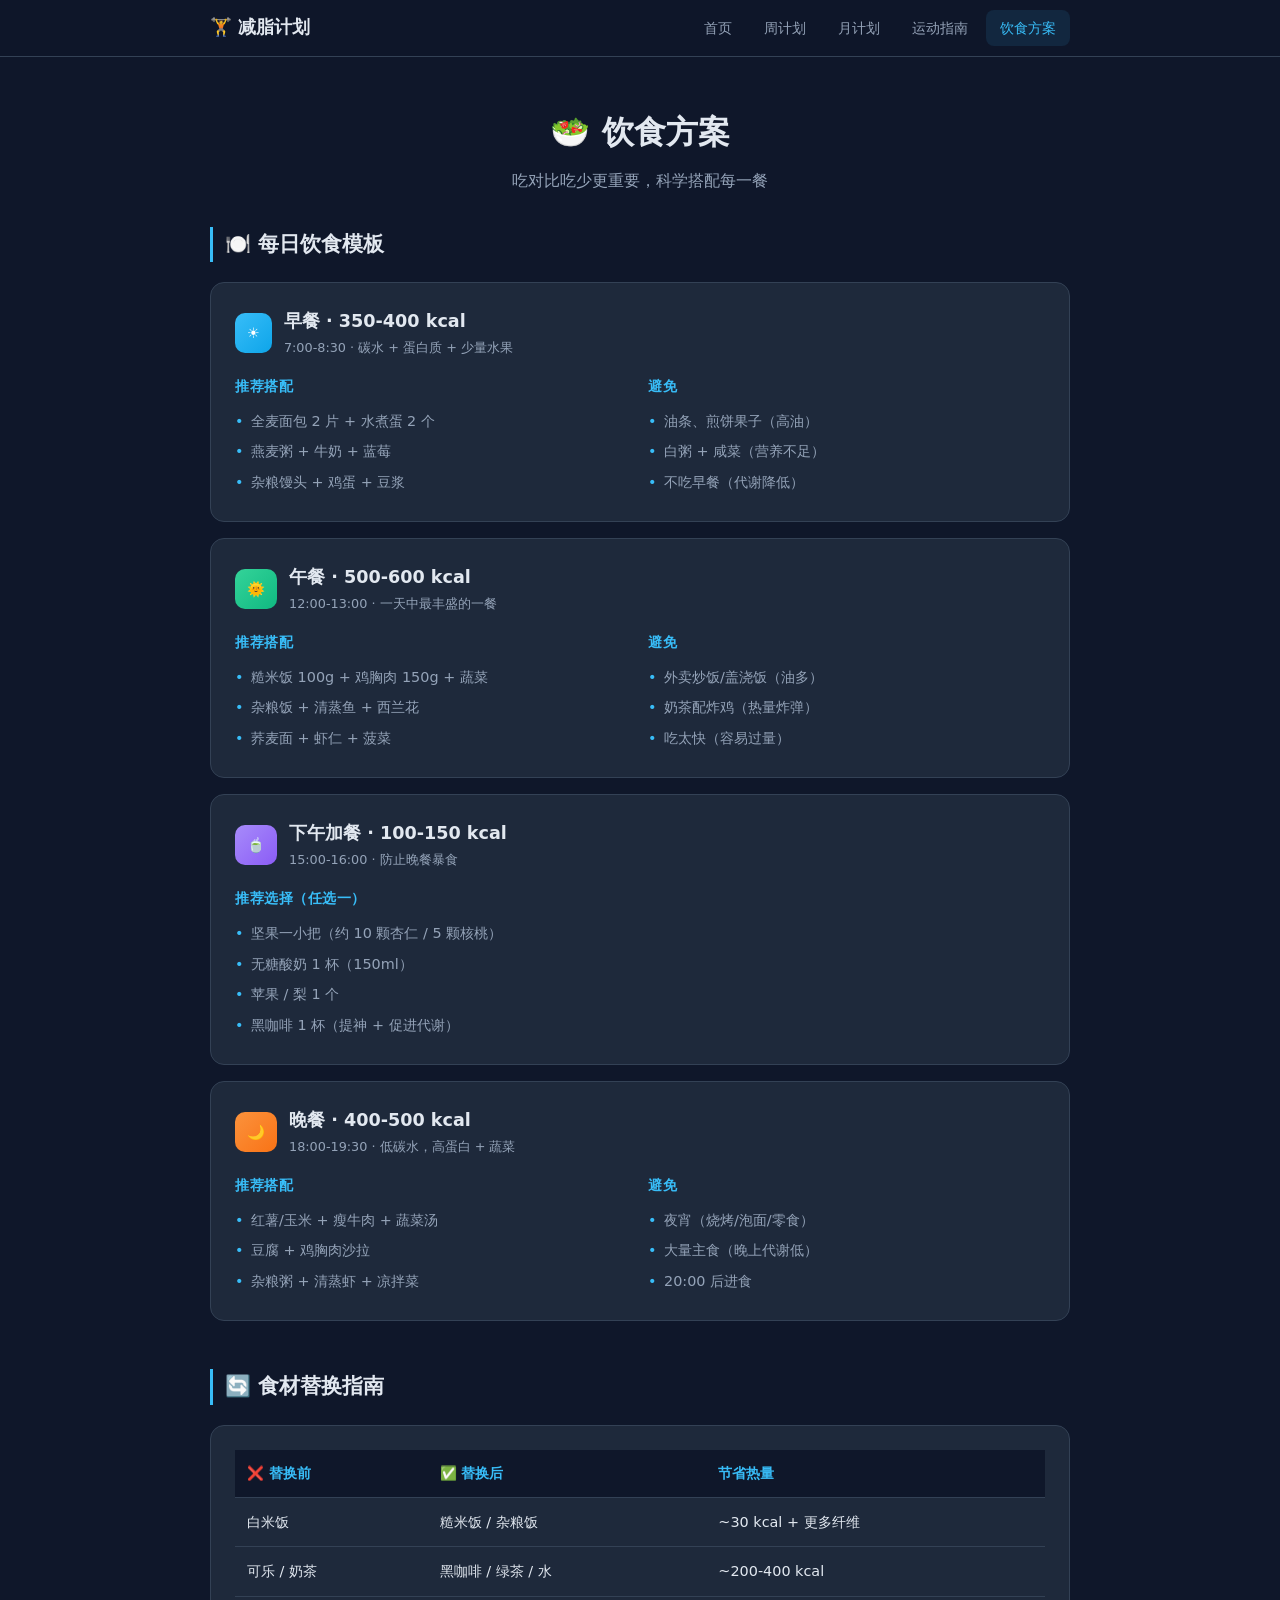
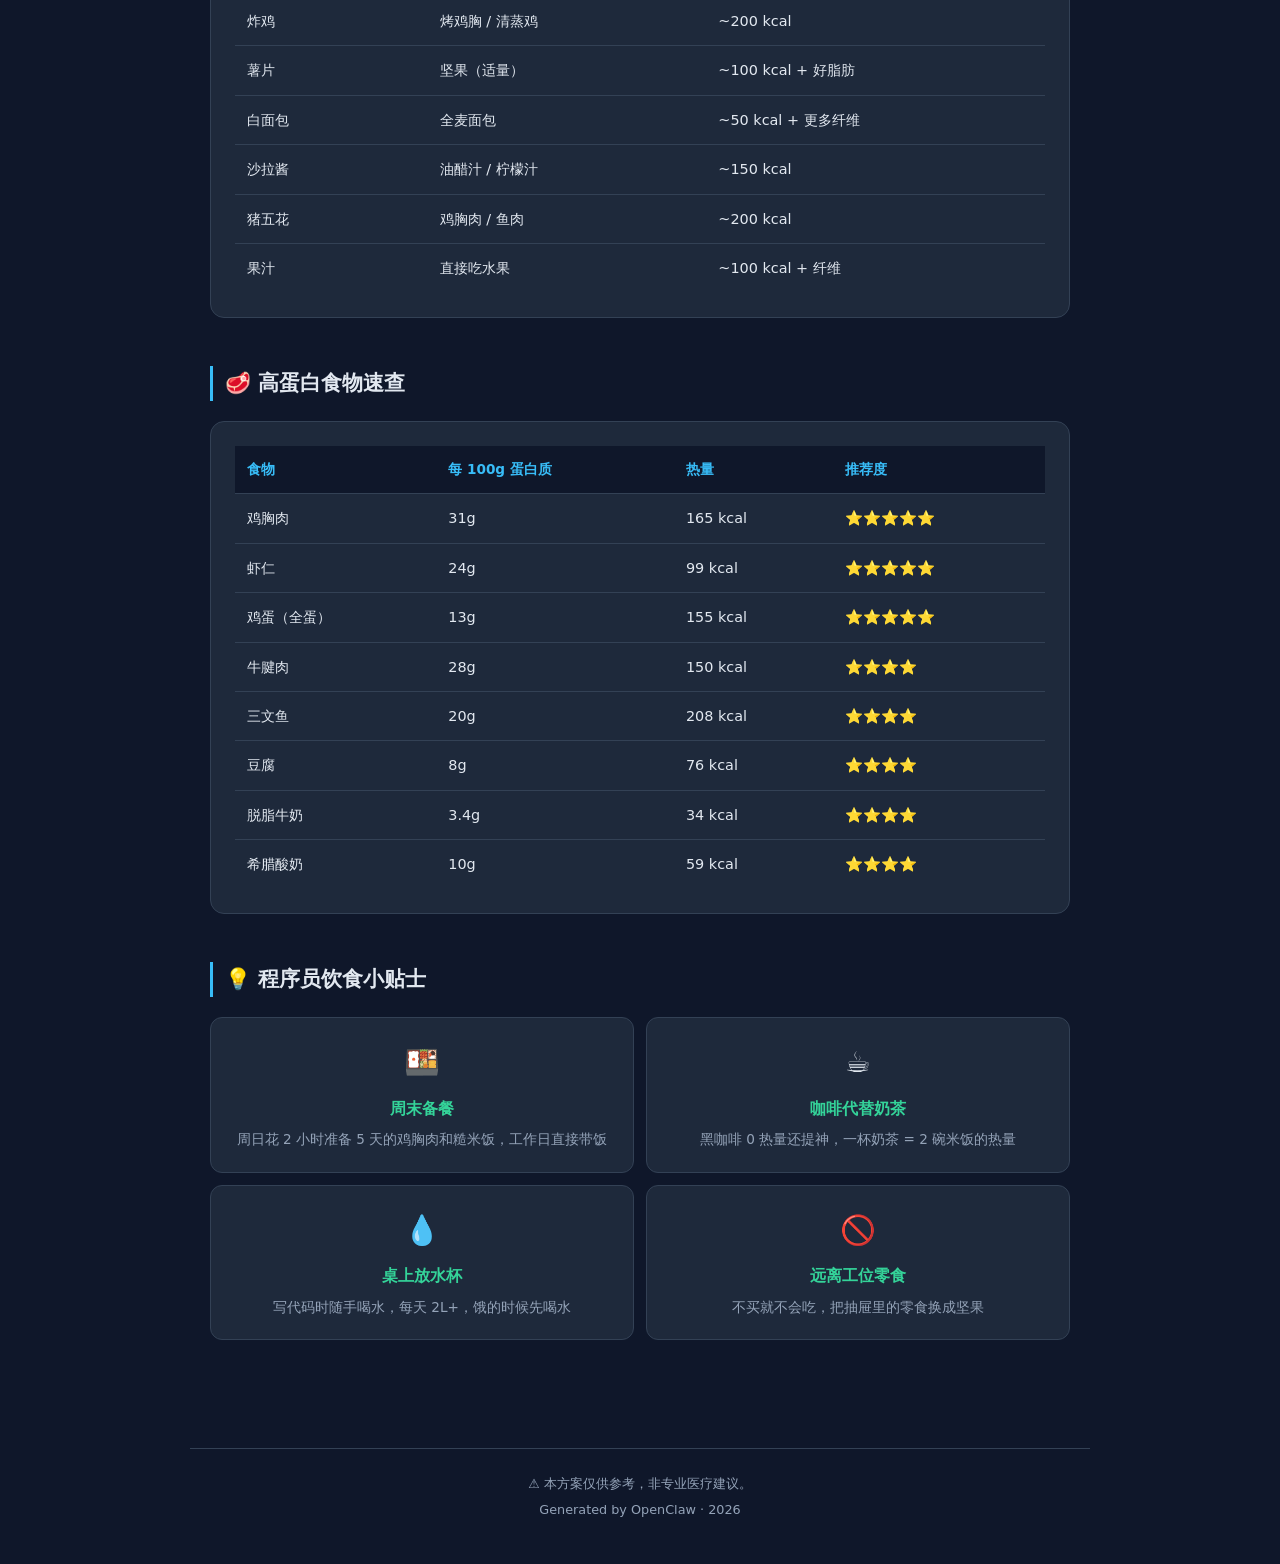
==== diet.html @ e3f8fc22 "feat: 完整减脂计划网站 - 首页/周计划/月计划/运动指南/饮食方案" ====
<!DOCTYPE html>
<html lang="zh-CN">
<head>
<meta charset="UTF-8">
<meta name="viewport" content="width=device-width, initial-scale=1.0">
<title>饮食方案 - 程序员减脂计划</title>
<link rel="stylesheet" href="style.css">
</head>
<body>
<nav class="nav"><div class="nav-inner">
  <a href="index.html" class="logo">🏋️ 减脂计划</a>
  <button class="menu-btn" id="menuBtn" aria-label="菜单">☰</button>
  <div class="nav-links" id="navLinks">
    <a href="index.html">首页</a><a href="weekly.html">周计划</a><a href="monthly.html">月计划</a><a href="exercise.html">运动指南</a><a href="diet.html">饮食方案</a>
  </div>
</div></nav>

<main class="container">
  <div class="page-header">
    <h1>🥗 饮食方案</h1>
    <p>吃对比吃少更重要，科学搭配每一餐</p>
  </div>

  <!-- Daily Template -->
  <div class="section">
    <h2 class="section-title">🍽️ 每日饮食模板</h2>

    <div class="day-card">
      <div class="day-header">
        <div class="day-num mon" style="width:auto;padding:0 12px;">☀️</div>
        <div><div class="day-title">早餐 · 350-400 kcal</div><div class="day-subtitle">7:00-8:30 · 碳水 + 蛋白质 + 少量水果</div></div>
      </div>
      <div class="day-grid">
        <div class="day-section">
          <h4>推荐搭配</h4>
          <ul>
            <li>全麦面包 2 片 + 水煮蛋 2 个</li>
            <li>燕麦粥 + 牛奶 + 蓝莓</li>
            <li>杂粮馒头 + 鸡蛋 + 豆浆</li>
          </ul>
        </div>
        <div class="day-section">
          <h4>避免</h4>
          <ul>
            <li>油条、煎饼果子（高油）</li>
            <li>白粥 + 咸菜（营养不足）</li>
            <li>不吃早餐（代谢降低）</li>
          </ul>
        </div>
      </div>
    </div>

    <div class="day-card">
      <div class="day-header">
        <div class="day-num tue" style="width:auto;padding:0 12px;">🌞</div>
        <div><div class="day-title">午餐 · 500-600 kcal</div><div class="day-subtitle">12:00-13:00 · 一天中最丰盛的一餐</div></div>
      </div>
      <div class="day-grid">
        <div class="day-section">
          <h4>推荐搭配</h4>
          <ul>
            <li>糙米饭 100g + 鸡胸肉 150g + 蔬菜</li>
            <li>杂粮饭 + 清蒸鱼 + 西兰花</li>
            <li>荞麦面 + 虾仁 + 菠菜</li>
          </ul>
        </div>
        <div class="day-section">
          <h4>避免</h4>
          <ul>
            <li>外卖炒饭/盖浇饭（油多）</li>
            <li>奶茶配炸鸡（热量炸弹）</li>
            <li>吃太快（容易过量）</li>
          </ul>
        </div>
      </div>
    </div>

    <div class="day-card">
      <div class="day-header">
        <div class="day-num wed" style="width:auto;padding:0 12px;">🍵</div>
        <div><div class="day-title">下午加餐 · 100-150 kcal</div><div class="day-subtitle">15:00-16:00 · 防止晚餐暴食</div></div>
      </div>
      <div class="day-section" style="padding-left:0;">
        <h4>推荐选择（任选一）</h4>
        <ul>
          <li>坚果一小把（约 10 颗杏仁 / 5 颗核桃）</li>
          <li>无糖酸奶 1 杯（150ml）</li>
          <li>苹果 / 梨 1 个</li>
          <li>黑咖啡 1 杯（提神 + 促进代谢）</li>
        </ul>
      </div>
    </div>

    <div class="day-card">
      <div class="day-header">
        <div class="day-num thu" style="width:auto;padding:0 12px;">🌙</div>
        <div><div class="day-title">晚餐 · 400-500 kcal</div><div class="day-subtitle">18:00-19:30 · 低碳水，高蛋白 + 蔬菜</div></div>
      </div>
      <div class="day-grid">
        <div class="day-section">
          <h4>推荐搭配</h4>
          <ul>
            <li>红薯/玉米 + 瘦牛肉 + 蔬菜汤</li>
            <li>豆腐 + 鸡胸肉沙拉</li>
            <li>杂粮粥 + 清蒸虾 + 凉拌菜</li>
          </ul>
        </div>
        <div class="day-section">
          <h4>避免</h4>
          <ul>
            <li>夜宵（烧烤/泡面/零食）</li>
            <li>大量主食（晚上代谢低）</li>
            <li>20:00 后进食</li>
          </ul>
        </div>
      </div>
    </div>
  </div>

  <!-- Food Swap Guide -->
  <div class="section">
    <h2 class="section-title">🔄 食材替换指南</h2>
    <div class="day-card">
      <table>
        <thead><tr><th>❌ 替换前</th><th>✅ 替换后</th><th>节省热量</th></tr></thead>
        <tbody>
          <tr><td>白米饭</td><td>糙米饭 / 杂粮饭</td><td>~30 kcal + 更多纤维</td></tr>
          <tr><td>可乐 / 奶茶</td><td>黑咖啡 / 绿茶 / 水</td><td>~200-400 kcal</td></tr>
          <tr><td>炸鸡</td><td>烤鸡胸 / 清蒸鸡</td><td>~200 kcal</td></tr>
          <tr><td>薯片</td><td>坚果（适量）</td><td>~100 kcal + 好脂肪</td></tr>
          <tr><td>白面包</td><td>全麦面包</td><td>~50 kcal + 更多纤维</td></tr>
          <tr><td>沙拉酱</td><td>油醋汁 / 柠檬汁</td><td>~150 kcal</td></tr>
          <tr><td>猪五花</td><td>鸡胸肉 / 鱼肉</td><td>~200 kcal</td></tr>
          <tr><td>果汁</td><td>直接吃水果</td><td>~100 kcal + 纤维</td></tr>
        </tbody>
      </table>
    </div>
  </div>

  <!-- Protein Guide -->
  <div class="section">
    <h2 class="section-title">🥩 高蛋白食物速查</h2>
    <div class="day-card">
      <table>
        <thead><tr><th>食物</th><th>每 100g 蛋白质</th><th>热量</th><th>推荐度</th></tr></thead>
        <tbody>
          <tr><td>鸡胸肉</td><td>31g</td><td>165 kcal</td><td>⭐⭐⭐⭐⭐</td></tr>
          <tr><td>虾仁</td><td>24g</td><td>99 kcal</td><td>⭐⭐⭐⭐⭐</td></tr>
          <tr><td>鸡蛋（全蛋）</td><td>13g</td><td>155 kcal</td><td>⭐⭐⭐⭐⭐</td></tr>
          <tr><td>牛腱肉</td><td>28g</td><td>150 kcal</td><td>⭐⭐⭐⭐</td></tr>
          <tr><td>三文鱼</td><td>20g</td><td>208 kcal</td><td>⭐⭐⭐⭐</td></tr>
          <tr><td>豆腐</td><td>8g</td><td>76 kcal</td><td>⭐⭐⭐⭐</td></tr>
          <tr><td>脱脂牛奶</td><td>3.4g</td><td>34 kcal</td><td>⭐⭐⭐⭐</td></tr>
          <tr><td>希腊酸奶</td><td>10g</td><td>59 kcal</td><td>⭐⭐⭐⭐</td></tr>
        </tbody>
      </table>
    </div>
  </div>

  <!-- Tips -->
  <div class="section">
    <h2 class="section-title">💡 程序员饮食小贴士</h2>
    <div class="principles" style="grid-template-columns: repeat(2, 1fr);">
      <div class="principle">
        <div class="principle-icon">🍱</div>
        <strong>周末备餐</strong>
        <p>周日花 2 小时准备 5 天的鸡胸肉和糙米饭，工作日直接带饭</p>
      </div>
      <div class="principle">
        <div class="principle-icon">☕</div>
        <strong>咖啡代替奶茶</strong>
        <p>黑咖啡 0 热量还提神，一杯奶茶 = 2 碗米饭的热量</p>
      </div>
      <div class="principle">
        <div class="principle-icon">💧</div>
        <strong>桌上放水杯</strong>
        <p>写代码时随手喝水，每天 2L+，饿的时候先喝水</p>
      </div>
      <div class="principle">
        <div class="principle-icon">🚫</div>
        <strong>远离工位零食</strong>
        <p>不买就不会吃，把抽屉里的零食换成坚果</p>
      </div>
    </div>
  </div>
</main>

<footer class="footer">
  <p>⚠️ 本方案仅供参考，非专业医疗建议。</p>
  <p>Generated by OpenClaw · 2026</p>
</footer>
<script src="nav.js"></script>
</body>
</html>
---- style.css ----
:root {
  --bg: #0f172a;
  --bg2: #1e293b;
  --card: #1e293b;
  --accent: #38bdf8;
  --accent2: #34d399;
  --purple: #a78bfa;
  --orange: #fb923c;
  --red: #f87171;
  --text: #e2e8f0;
  --muted: #94a3b8;
  --border: #334155;
}
* { margin: 0; padding: 0; box-sizing: border-box; }
body { font-family: -apple-system, BlinkMacSystemFont, 'Segoe UI', system-ui, sans-serif; background: var(--bg); color: var(--text); line-height: 1.7; }
a { color: var(--accent); text-decoration: none; }

/* Nav */
.nav { position: sticky; top: 0; z-index: 100; background: rgba(15,23,42,0.95); backdrop-filter: blur(12px); border-bottom: 1px solid var(--border); }
.nav-inner { max-width: 900px; margin: 0 auto; padding: 0 20px; display: flex; align-items: center; justify-content: space-between; height: 56px; }
.logo { font-weight: 700; font-size: 1.1rem; color: var(--text); }
.nav-links { display: flex; gap: 4px; }
.nav-links a { padding: 6px 14px; border-radius: 8px; color: var(--muted); font-size: 0.9rem; transition: all 0.2s; }
.nav-links a:hover, .nav-links a.active { color: var(--text); background: rgba(56,189,248,0.1); }
.nav-links a.active { color: var(--accent); }
.menu-btn { display: none; background: none; border: none; color: var(--text); font-size: 1.4rem; cursor: pointer; }

/* Container */
.container { max-width: 900px; margin: 0 auto; padding: 0 20px 60px; }

/* Hero */
.hero { text-align: center; padding: 60px 0 40px; }
.hero-badge { display: inline-block; background: rgba(56,189,248,0.1); color: var(--accent); padding: 6px 16px; border-radius: 20px; font-size: 0.85rem; margin-bottom: 20px; }
.hero h1 { font-size: 2.4rem; margin-bottom: 12px; background: linear-gradient(135deg, var(--accent), var(--accent2)); -webkit-background-clip: text; -webkit-text-fill-color: transparent; }
.hero-desc { color: var(--muted); font-size: 1.05rem; margin-bottom: 36px; }
.hero-stats { display: flex; justify-content: center; gap: 32px; flex-wrap: wrap; }
.stat { text-align: center; }
.stat-num { display: block; font-size: 2rem; font-weight: 700; color: var(--accent); }
.stat-label { font-size: 0.8rem; color: var(--muted); }

/* Cards */
.cards { display: grid; grid-template-columns: repeat(2, 1fr); gap: 16px; margin-bottom: 48px; }
.card-link { text-decoration: none; color: inherit; }
.card { background: var(--card); border: 1px solid var(--border); border-radius: 14px; padding: 24px; transition: all 0.25s; position: relative; overflow: hidden; }
.card:hover { transform: translateY(-3px); border-color: var(--accent); }
.card-blue:hover { border-color: var(--accent); box-shadow: 0 8px 30px rgba(56,189,248,0.15); }
.card-green:hover { border-color: var(--accent2); box-shadow: 0 8px 30px rgba(52,211,153,0.15); }
.card-purple:hover { border-color: var(--purple); box-shadow: 0 8px 30px rgba(167,139,250,0.15); }
.card-orange:hover { border-color: var(--orange); box-shadow: 0 8px 30px rgba(251,146,60,0.15); }
.card-icon { font-size: 2rem; margin-bottom: 12px; }
.card h3 { font-size: 1.15rem; margin-bottom: 8px; }
.card p { color: var(--muted); font-size: 0.9rem; }
.card-arrow { position: absolute; right: 20px; bottom: 20px; font-size: 1.2rem; color: var(--muted); transition: 0.2s; }
.card:hover .card-arrow { color: var(--accent); transform: translateX(4px); }

/* Section */
.section { margin-bottom: 48px; }
.section-title { font-size: 1.3rem; margin-bottom: 20px; padding-left: 12px; border-left: 3px solid var(--accent); }

/* Principles */
.principles { display: grid; grid-template-columns: repeat(3, 1fr); gap: 12px; }
.principle { background: var(--card); border: 1px solid var(--border); border-radius: 12px; padding: 20px; text-align: center; }
.principle-icon { font-size: 1.8rem; margin-bottom: 8px; }
.principle strong { display: block; margin-bottom: 6px; color: var(--accent2); }
.principle p { color: var(--muted); font-size: 0.85rem; }

/* Timeline */
.timeline { position: relative; padding-left: 24px; }
.timeline::before { content: ''; position: absolute; left: 6px; top: 0; bottom: 0; width: 2px; background: var(--border); }
.tl-item { position: relative; margin-bottom: 20px; padding-left: 24px; }
.tl-item::before { content: ''; position: absolute; left: -22px; top: 8px; width: 12px; height: 12px; border-radius: 50%; background: var(--accent); border: 2px solid var(--bg); }
.tl-week { font-weight: 700; font-size: 0.95rem; margin-bottom: 6px; }
.tl-content { background: var(--card); border: 1px solid var(--border); border-radius: 10px; padding: 16px; }
.tl-tag { display: inline-block; padding: 2px 10px; border-radius: 12px; font-size: 0.75rem; font-weight: 600; margin-bottom: 8px; }
.tag-easy { background: rgba(52,211,153,0.15); color: var(--accent2); }
.tag-mid { background: rgba(56,189,248,0.15); color: var(--accent); }
.tag-hard { background: rgba(251,146,60,0.15); color: var(--orange); }
.tag-peak { background: rgba(248,113,113,0.15); color: var(--red); }
.tl-content p { color: var(--muted); font-size: 0.9rem; }

/* Page Header */
.page-header { padding: 48px 0 32px; text-align: center; }
.page-header h1 { font-size: 2rem; margin-bottom: 8px; }
.page-header p { color: var(--muted); }

/* Day Card */
.day-card { background: var(--card); border: 1px solid var(--border); border-radius: 14px; padding: 24px; margin-bottom: 16px; }
.day-header { display: flex; align-items: center; gap: 12px; margin-bottom: 16px; }
.day-num { width: 40px; height: 40px; border-radius: 10px; display: flex; align-items: center; justify-content: center; font-weight: 700; font-size: 0.9rem; color: #fff; }
.day-num.mon { background: linear-gradient(135deg, #38bdf8, #0ea5e9); }
.day-num.tue { background: linear-gradient(135deg, #34d399, #10b981); }
.day-num.wed { background: linear-gradient(135deg, #a78bfa, #8b5cf6); }
.day-num.thu { background: linear-gradient(135deg, #fb923c, #f97316); }
.day-num.fri { background: linear-gradient(135deg, #f87171, #ef4444); }
.day-num.sat { background: linear-gradient(135deg, #fbbf24, #f59e0b); }
.day-num.sun { background: linear-gradient(135deg, #94a3b8, #64748b); }
.day-title { font-size: 1.1rem; font-weight: 600; }
.day-subtitle { font-size: 0.8rem; color: var(--muted); }
.day-grid { display: grid; grid-template-columns: 1fr 1fr; gap: 16px; }
.day-section h4 { font-size: 0.85rem; color: var(--accent); margin-bottom: 8px; text-transform: uppercase; letter-spacing: 0.5px; }
.day-section ul { list-style: none; }
.day-section li { padding: 3px 0; padding-left: 16px; position: relative; font-size: 0.9rem; color: var(--muted); }
.day-section li::before { content: '•'; position: absolute; left: 0; color: var(--accent); }

/* Table */
table { width: 100%; border-collapse: collapse; }
th { text-align: left; padding: 12px; background: var(--bg); color: var(--accent); font-weight: 600; font-size: 0.85rem; }
td { padding: 12px; border-top: 1px solid var(--border); font-size: 0.9rem; }
tr:hover td { background: rgba(56,189,248,0.03); }

/* Tags */
.tag { display: inline-block; padding: 2px 10px; border-radius: 20px; font-size: 0.8rem; margin: 2px; }
.tag-blue { background: rgba(56,189,248,0.15); color: var(--accent); }
.tag-green { background: rgba(52,211,153,0.15); color: var(--accent2); }

/* Week tabs */
.week-tabs { display: flex; gap: 8px; margin-bottom: 24px; flex-wrap: wrap; justify-content: center; }
.week-tab { padding: 8px 20px; border-radius: 10px; background: var(--card); border: 1px solid var(--border); cursor: pointer; font-size: 0.9rem; color: var(--muted); transition: 0.2s; }
.week-tab:hover, .week-tab.active { color: var(--accent); border-color: var(--accent); background: rgba(56,189,248,0.1); }
.week-content { display: none; }
.week-content.active { display: block; }

/* Exercise card */
.ex-card { background: var(--card); border: 1px solid var(--border); border-radius: 14px; padding: 24px; margin-bottom: 16px; }
.ex-header { display: flex; align-items: center; gap: 12px; margin-bottom: 12px; }
.ex-icon { font-size: 2rem; }
.ex-name { font-size: 1.1rem; font-weight: 600; }
.ex-meta { font-size: 0.8rem; color: var(--muted); }
.ex-detail { color: var(--muted); font-size: 0.9rem; }
.ex-sets { display: flex; gap: 8px; margin-top: 10px; flex-wrap: wrap; }

/* Footer */
.footer { text-align: center; color: var(--muted); font-size: 0.8rem; padding: 24px 20px 40px; border-top: 1px solid var(--border); max-width: 900px; margin: 0 auto; }
.footer p { margin-bottom: 4px; }

/* Mobile */
@media (max-width: 640px) {
  .cards { grid-template-columns: 1fr; }
  .principles { grid-template-columns: 1fr 1fr; }
  .day-grid { grid-template-columns: 1fr; }
  .hero h1 { font-size: 1.8rem; }
  .hero-stats { gap: 20px; }
  .menu-btn { display: block; }
  .nav-links { display: none; position: absolute; top: 56px; left: 0; right: 0; background: rgba(15,23,42,0.98); flex-direction: column; padding: 12px 20px; border-bottom: 1px solid var(--border); }
  .nav-links.open { display: flex; }
  .nav-links a { padding: 10px 14px; }
}
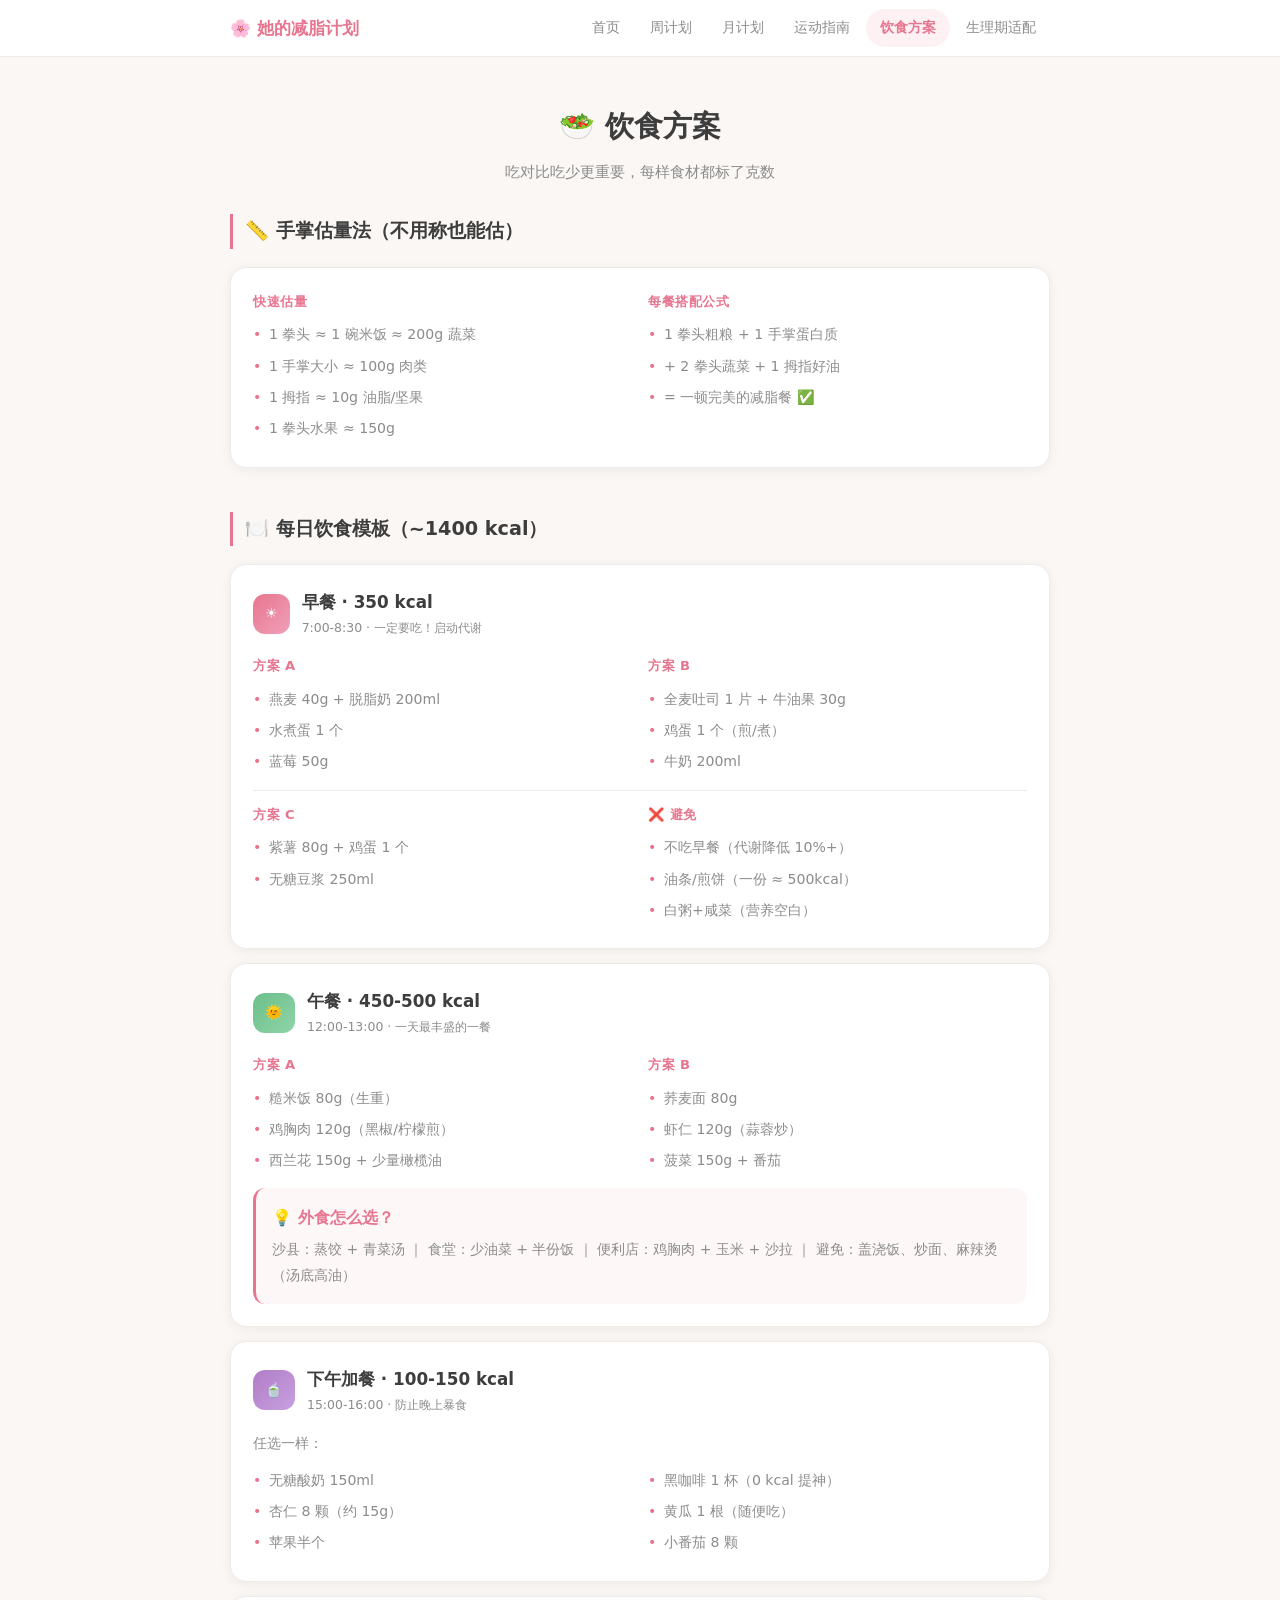
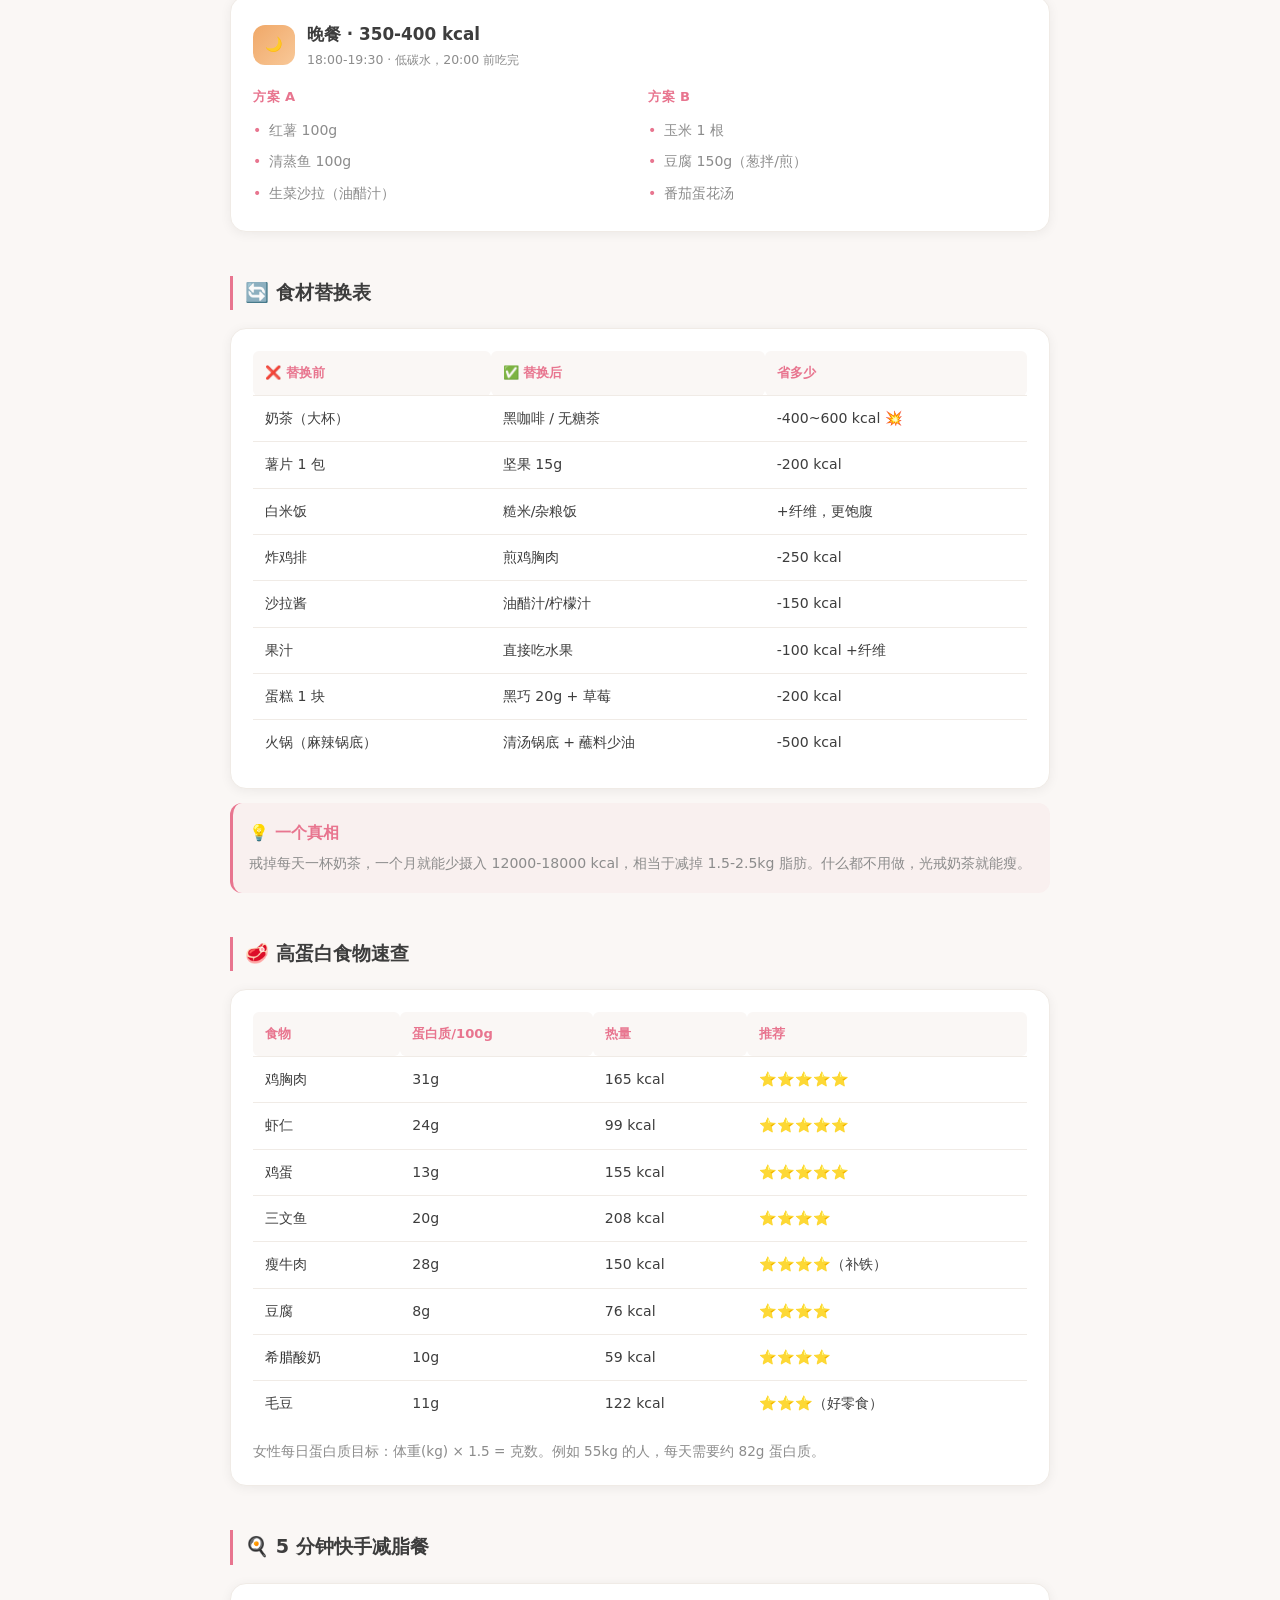
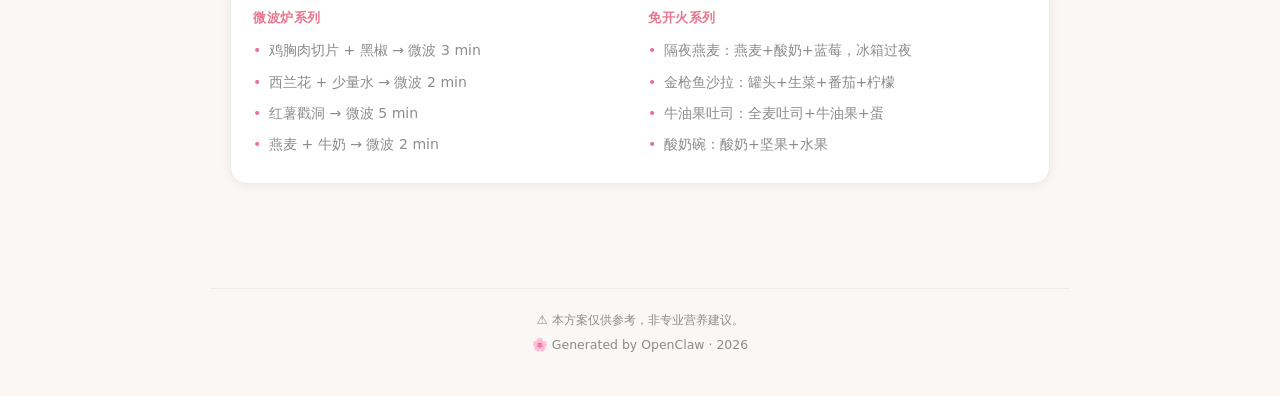
==== commit 0da310c6: "feat: 全面重构 - 女性专属减脂方案，生理期适配，购物清单，精确克数" ====
--- a/diet.html
+++ b/diet.html
@@ -3,49 +3,92 @@
 <head>
 <meta charset="UTF-8">
 <meta name="viewport" content="width=device-width, initial-scale=1.0">
-<title>饮食方案 - 程序员减脂计划</title>
+<title>饮食方案 - 她的减脂计划</title>
 <link rel="stylesheet" href="style.css">
 </head>
 <body>
 <nav class="nav"><div class="nav-inner">
-  <a href="index.html" class="logo">🏋️ 减脂计划</a>
+  <a href="index.html" class="logo">🌸 她的减脂计划</a>
   <button class="menu-btn" id="menuBtn" aria-label="菜单">☰</button>
   <div class="nav-links" id="navLinks">
-    <a href="index.html">首页</a><a href="weekly.html">周计划</a><a href="monthly.html">月计划</a><a href="exercise.html">运动指南</a><a href="diet.html">饮食方案</a>
+    <a href="index.html">首页</a><a href="weekly.html">周计划</a><a href="monthly.html">月计划</a><a href="exercise.html">运动指南</a><a href="diet.html">饮食方案</a><a href="cycle.html">生理期适配</a>
   </div>
 </div></nav>
 
 <main class="container">
   <div class="page-header">
     <h1>🥗 饮食方案</h1>
-    <p>吃对比吃少更重要，科学搭配每一餐</p>
-  </div>
-
-  <!-- Daily Template -->
-  <div class="section">
-    <h2 class="section-title">🍽️ 每日饮食模板</h2>
+    <p>吃对比吃少更重要，每样食材都标了克数</p>
+  </div>
+
+  <div class="section">
+    <h2 class="section-title">📏 手掌估量法（不用称也能估）</h2>
+    <div class="day-card">
+      <div class="day-grid">
+        <div class="day-section">
+          <h4>快速估量</h4>
+          <ul>
+            <li>1 拳头 ≈ 1 碗米饭 ≈ 200g 蔬菜</li>
+            <li>1 手掌大小 ≈ 100g 肉类</li>
+            <li>1 拇指 ≈ 10g 油脂/坚果</li>
+            <li>1 拳头水果 ≈ 150g</li>
+          </ul>
+        </div>
+        <div class="day-section">
+          <h4>每餐搭配公式</h4>
+          <ul>
+            <li>1 拳头粗粮 + 1 手掌蛋白质</li>
+            <li>+ 2 拳头蔬菜 + 1 拇指好油</li>
+            <li>= 一顿完美的减脂餐 ✅</li>
+          </ul>
+        </div>
+      </div>
+    </div>
+  </div>
+
+  <div class="section">
+    <h2 class="section-title">🍽️ 每日饮食模板（~1400 kcal）</h2>
 
     <div class="day-card">
       <div class="day-header">
         <div class="day-num mon" style="width:auto;padding:0 12px;">☀️</div>
-        <div><div class="day-title">早餐 · 350-400 kcal</div><div class="day-subtitle">7:00-8:30 · 碳水 + 蛋白质 + 少量水果</div></div>
-      </div>
-      <div class="day-grid">
-        <div class="day-section">
-          <h4>推荐搭配</h4>
-          <ul>
-            <li>全麦面包 2 片 + 水煮蛋 2 个</li>
-            <li>燕麦粥 + 牛奶 + 蓝莓</li>
-            <li>杂粮馒头 + 鸡蛋 + 豆浆</li>
-          </ul>
-        </div>
-        <div class="day-section">
-          <h4>避免</h4>
-          <ul>
-            <li>油条、煎饼果子（高油）</li>
-            <li>白粥 + 咸菜（营养不足）</li>
-            <li>不吃早餐（代谢降低）</li>
-          </ul>
+        <div><div class="day-title">早餐 · 350 kcal</div><div class="day-subtitle">7:00-8:30 · 一定要吃！启动代谢</div></div>
+      </div>
+      <div class="day-grid">
+        <div class="day-section">
+          <h4>方案 A</h4>
+          <ul>
+            <li>燕麦 40g + 脱脂奶 200ml</li>
+            <li>水煮蛋 1 个</li>
+            <li>蓝莓 50g</li>
+          </ul>
+        </div>
+        <div class="day-section">
+          <h4>方案 B</h4>
+          <ul>
+            <li>全麦吐司 1 片 + 牛油果 30g</li>
+            <li>鸡蛋 1 个（煎/煮）</li>
+            <li>牛奶 200ml</li>
+          </ul>
+        </div>
+      </div>
+      <div style="margin-top:12px;padding-top:12px;border-top:1px solid var(--border);">
+        <div class="day-grid">
+          <div class="day-section">
+            <h4>方案 C</h4>
+            <ul>
+              <li>紫薯 80g + 鸡蛋 1 个</li>
+              <li>无糖豆浆 250ml</li>
+            </ul>
+          </div>
+          <div class="day-section">
+            <h4>❌ 避免</h4>
+            <ul>
+              <li>不吃早餐（代谢降低 10%+）</li>
+              <li>油条/煎饼（一份 ≈ 500kcal）</li>
+              <li>白粥+咸菜（营养空白）</li>
+            </ul>
+          </div>
         </div>
       </div>
     </div>
@@ -53,141 +96,155 @@
     <div class="day-card">
       <div class="day-header">
         <div class="day-num tue" style="width:auto;padding:0 12px;">🌞</div>
-        <div><div class="day-title">午餐 · 500-600 kcal</div><div class="day-subtitle">12:00-13:00 · 一天中最丰盛的一餐</div></div>
-      </div>
-      <div class="day-grid">
-        <div class="day-section">
-          <h4>推荐搭配</h4>
-          <ul>
-            <li>糙米饭 100g + 鸡胸肉 150g + 蔬菜</li>
-            <li>杂粮饭 + 清蒸鱼 + 西兰花</li>
-            <li>荞麦面 + 虾仁 + 菠菜</li>
-          </ul>
-        </div>
-        <div class="day-section">
-          <h4>避免</h4>
-          <ul>
-            <li>外卖炒饭/盖浇饭（油多）</li>
-            <li>奶茶配炸鸡（热量炸弹）</li>
-            <li>吃太快（容易过量）</li>
-          </ul>
-        </div>
+        <div><div class="day-title">午餐 · 450-500 kcal</div><div class="day-subtitle">12:00-13:00 · 一天最丰盛的一餐</div></div>
+      </div>
+      <div class="day-grid">
+        <div class="day-section">
+          <h4>方案 A</h4>
+          <ul>
+            <li>糙米饭 80g（生重）</li>
+            <li>鸡胸肉 120g（黑椒/柠檬煎）</li>
+            <li>西兰花 150g + 少量橄榄油</li>
+          </ul>
+        </div>
+        <div class="day-section">
+          <h4>方案 B</h4>
+          <ul>
+            <li>荞麦面 80g</li>
+            <li>虾仁 120g（蒜蓉炒）</li>
+            <li>菠菜 150g + 番茄</li>
+          </ul>
+        </div>
+      </div>
+      <div class="info-box" style="margin-top:12px;">
+        <strong>💡 外食怎么选？</strong>
+        <p>沙县：蒸饺 + 青菜汤 ｜ 食堂：少油菜 + 半份饭 ｜ 便利店：鸡胸肉 + 玉米 + 沙拉 ｜ 避免：盖浇饭、炒面、麻辣烫（汤底高油）</p>
       </div>
     </div>
 
     <div class="day-card">
       <div class="day-header">
         <div class="day-num wed" style="width:auto;padding:0 12px;">🍵</div>
-        <div><div class="day-title">下午加餐 · 100-150 kcal</div><div class="day-subtitle">15:00-16:00 · 防止晚餐暴食</div></div>
-      </div>
-      <div class="day-section" style="padding-left:0;">
-        <h4>推荐选择（任选一）</h4>
-        <ul>
-          <li>坚果一小把（约 10 颗杏仁 / 5 颗核桃）</li>
-          <li>无糖酸奶 1 杯（150ml）</li>
-          <li>苹果 / 梨 1 个</li>
-          <li>黑咖啡 1 杯（提神 + 促进代谢）</li>
-        </ul>
+        <div><div class="day-title">下午加餐 · 100-150 kcal</div><div class="day-subtitle">15:00-16:00 · 防止晚上暴食</div></div>
+      </div>
+      <p style="color:var(--muted);font-size:0.9rem;margin-bottom:8px;">任选一样：</p>
+      <div class="day-grid">
+        <div class="day-section">
+          <ul>
+            <li>无糖酸奶 150ml</li>
+            <li>杏仁 8 颗（约 15g）</li>
+            <li>苹果半个</li>
+          </ul>
+        </div>
+        <div class="day-section">
+          <ul>
+            <li>黑咖啡 1 杯（0 kcal 提神）</li>
+            <li>黄瓜 1 根（随便吃）</li>
+            <li>小番茄 8 颗</li>
+          </ul>
+        </div>
       </div>
     </div>
 
     <div class="day-card">
       <div class="day-header">
         <div class="day-num thu" style="width:auto;padding:0 12px;">🌙</div>
-        <div><div class="day-title">晚餐 · 400-500 kcal</div><div class="day-subtitle">18:00-19:30 · 低碳水，高蛋白 + 蔬菜</div></div>
-      </div>
-      <div class="day-grid">
-        <div class="day-section">
-          <h4>推荐搭配</h4>
-          <ul>
-            <li>红薯/玉米 + 瘦牛肉 + 蔬菜汤</li>
-            <li>豆腐 + 鸡胸肉沙拉</li>
-            <li>杂粮粥 + 清蒸虾 + 凉拌菜</li>
-          </ul>
-        </div>
-        <div class="day-section">
-          <h4>避免</h4>
-          <ul>
-            <li>夜宵（烧烤/泡面/零食）</li>
-            <li>大量主食（晚上代谢低）</li>
-            <li>20:00 后进食</li>
-          </ul>
-        </div>
-      </div>
-    </div>
-  </div>
-
-  <!-- Food Swap Guide -->
-  <div class="section">
-    <h2 class="section-title">🔄 食材替换指南</h2>
+        <div><div class="day-title">晚餐 · 350-400 kcal</div><div class="day-subtitle">18:00-19:30 · 低碳水，20:00 前吃完</div></div>
+      </div>
+      <div class="day-grid">
+        <div class="day-section">
+          <h4>方案 A</h4>
+          <ul>
+            <li>红薯 100g</li>
+            <li>清蒸鱼 100g</li>
+            <li>生菜沙拉（油醋汁）</li>
+          </ul>
+        </div>
+        <div class="day-section">
+          <h4>方案 B</h4>
+          <ul>
+            <li>玉米 1 根</li>
+            <li>豆腐 150g（葱拌/煎）</li>
+            <li>番茄蛋花汤</li>
+          </ul>
+        </div>
+      </div>
+    </div>
+  </div>
+
+  <div class="section">
+    <h2 class="section-title">🔄 食材替换表</h2>
     <div class="day-card">
       <table>
-        <thead><tr><th>❌ 替换前</th><th>✅ 替换后</th><th>节省热量</th></tr></thead>
+        <thead><tr><th>❌ 替换前</th><th>✅ 替换后</th><th>省多少</th></tr></thead>
         <tbody>
-          <tr><td>白米饭</td><td>糙米饭 / 杂粮饭</td><td>~30 kcal + 更多纤维</td></tr>
-          <tr><td>可乐 / 奶茶</td><td>黑咖啡 / 绿茶 / 水</td><td>~200-400 kcal</td></tr>
-          <tr><td>炸鸡</td><td>烤鸡胸 / 清蒸鸡</td><td>~200 kcal</td></tr>
-          <tr><td>薯片</td><td>坚果（适量）</td><td>~100 kcal + 好脂肪</td></tr>
-          <tr><td>白面包</td><td>全麦面包</td><td>~50 kcal + 更多纤维</td></tr>
-          <tr><td>沙拉酱</td><td>油醋汁 / 柠檬汁</td><td>~150 kcal</td></tr>
-          <tr><td>猪五花</td><td>鸡胸肉 / 鱼肉</td><td>~200 kcal</td></tr>
-          <tr><td>果汁</td><td>直接吃水果</td><td>~100 kcal + 纤维</td></tr>
+          <tr><td>奶茶（大杯）</td><td>黑咖啡 / 无糖茶</td><td>-400~600 kcal 💥</td></tr>
+          <tr><td>薯片 1 包</td><td>坚果 15g</td><td>-200 kcal</td></tr>
+          <tr><td>白米饭</td><td>糙米/杂粮饭</td><td>+纤维，更饱腹</td></tr>
+          <tr><td>炸鸡排</td><td>煎鸡胸肉</td><td>-250 kcal</td></tr>
+          <tr><td>沙拉酱</td><td>油醋汁/柠檬汁</td><td>-150 kcal</td></tr>
+          <tr><td>果汁</td><td>直接吃水果</td><td>-100 kcal +纤维</td></tr>
+          <tr><td>蛋糕 1 块</td><td>黑巧 20g + 草莓</td><td>-200 kcal</td></tr>
+          <tr><td>火锅（麻辣锅底）</td><td>清汤锅底 + 蘸料少油</td><td>-500 kcal</td></tr>
         </tbody>
       </table>
     </div>
-  </div>
-
-  <!-- Protein Guide -->
+    <div class="info-box">
+      <strong>💡 一个真相</strong>
+      <p>戒掉每天一杯奶茶，一个月就能少摄入 12000-18000 kcal，相当于减掉 1.5-2.5kg 脂肪。什么都不用做，光戒奶茶就能瘦。</p>
+    </div>
+  </div>
+
   <div class="section">
     <h2 class="section-title">🥩 高蛋白食物速查</h2>
     <div class="day-card">
       <table>
-        <thead><tr><th>食物</th><th>每 100g 蛋白质</th><th>热量</th><th>推荐度</th></tr></thead>
+        <thead><tr><th>食物</th><th>蛋白质/100g</th><th>热量</th><th>推荐</th></tr></thead>
         <tbody>
           <tr><td>鸡胸肉</td><td>31g</td><td>165 kcal</td><td>⭐⭐⭐⭐⭐</td></tr>
           <tr><td>虾仁</td><td>24g</td><td>99 kcal</td><td>⭐⭐⭐⭐⭐</td></tr>
-          <tr><td>鸡蛋（全蛋）</td><td>13g</td><td>155 kcal</td><td>⭐⭐⭐⭐⭐</td></tr>
-          <tr><td>牛腱肉</td><td>28g</td><td>150 kcal</td><td>⭐⭐⭐⭐</td></tr>
+          <tr><td>鸡蛋</td><td>13g</td><td>155 kcal</td><td>⭐⭐⭐⭐⭐</td></tr>
           <tr><td>三文鱼</td><td>20g</td><td>208 kcal</td><td>⭐⭐⭐⭐</td></tr>
+          <tr><td>瘦牛肉</td><td>28g</td><td>150 kcal</td><td>⭐⭐⭐⭐（补铁）</td></tr>
           <tr><td>豆腐</td><td>8g</td><td>76 kcal</td><td>⭐⭐⭐⭐</td></tr>
-          <tr><td>脱脂牛奶</td><td>3.4g</td><td>34 kcal</td><td>⭐⭐⭐⭐</td></tr>
           <tr><td>希腊酸奶</td><td>10g</td><td>59 kcal</td><td>⭐⭐⭐⭐</td></tr>
+          <tr><td>毛豆</td><td>11g</td><td>122 kcal</td><td>⭐⭐⭐（好零食）</td></tr>
         </tbody>
       </table>
-    </div>
-  </div>
-
-  <!-- Tips -->
-  <div class="section">
-    <h2 class="section-title">💡 程序员饮食小贴士</h2>
-    <div class="principles" style="grid-template-columns: repeat(2, 1fr);">
-      <div class="principle">
-        <div class="principle-icon">🍱</div>
-        <strong>周末备餐</strong>
-        <p>周日花 2 小时准备 5 天的鸡胸肉和糙米饭，工作日直接带饭</p>
-      </div>
-      <div class="principle">
-        <div class="principle-icon">☕</div>
-        <strong>咖啡代替奶茶</strong>
-        <p>黑咖啡 0 热量还提神，一杯奶茶 = 2 碗米饭的热量</p>
-      </div>
-      <div class="principle">
-        <div class="principle-icon">💧</div>
-        <strong>桌上放水杯</strong>
-        <p>写代码时随手喝水，每天 2L+，饿的时候先喝水</p>
-      </div>
-      <div class="principle">
-        <div class="principle-icon">🚫</div>
-        <strong>远离工位零食</strong>
-        <p>不买就不会吃，把抽屉里的零食换成坚果</p>
+      <p style="margin-top:12px;font-size:0.85rem;color:var(--muted);">女性每日蛋白质目标：体重(kg) × 1.5 = 克数。例如 55kg 的人，每天需要约 82g 蛋白质。</p>
+    </div>
+  </div>
+
+  <div class="section">
+    <h2 class="section-title">🍳 5 分钟快手减脂餐</h2>
+    <div class="day-card">
+      <div class="day-grid">
+        <div class="day-section">
+          <h4>微波炉系列</h4>
+          <ul>
+            <li>鸡胸肉切片 + 黑椒 → 微波 3 min</li>
+            <li>西兰花 + 少量水 → 微波 2 min</li>
+            <li>红薯戳洞 → 微波 5 min</li>
+            <li>燕麦 + 牛奶 → 微波 2 min</li>
+          </ul>
+        </div>
+        <div class="day-section">
+          <h4>免开火系列</h4>
+          <ul>
+            <li>隔夜燕麦：燕麦+酸奶+蓝莓，冰箱过夜</li>
+            <li>金枪鱼沙拉：罐头+生菜+番茄+柠檬</li>
+            <li>牛油果吐司：全麦吐司+牛油果+蛋</li>
+            <li>酸奶碗：酸奶+坚果+水果</li>
+          </ul>
+        </div>
       </div>
     </div>
   </div>
 </main>
 
 <footer class="footer">
-  <p>⚠️ 本方案仅供参考，非专业医疗建议。</p>
-  <p>Generated by OpenClaw · 2026</p>
+  <p>⚠️ 本方案仅供参考，非专业营养建议。</p>
+  <p>🌸 Generated by OpenClaw · 2026</p>
 </footer>
 <script src="nav.js"></script>
 </body>
--- a/style.css
+++ b/style.css
@@ -1,147 +1,160 @@
 :root {
-  --bg: #0f172a;
-  --bg2: #1e293b;
-  --card: #1e293b;
-  --accent: #38bdf8;
-  --accent2: #34d399;
-  --purple: #a78bfa;
-  --orange: #fb923c;
-  --red: #f87171;
-  --text: #e2e8f0;
-  --muted: #94a3b8;
-  --border: #334155;
+  --bg: #faf7f5;
+  --bg2: #fff;
+  --card: #ffffff;
+  --accent: #e8758f;
+  --accent2: #b07cc6;
+  --green: #6bbf8a;
+  --orange: #f0a868;
+  --blue: #7bafd4;
+  --text: #3d3d3d;
+  --muted: #8c8c8c;
+  --border: #f0ebe6;
+  --shadow: 0 2px 12px rgba(0,0,0,0.06);
 }
 * { margin: 0; padding: 0; box-sizing: border-box; }
-body { font-family: -apple-system, BlinkMacSystemFont, 'Segoe UI', system-ui, sans-serif; background: var(--bg); color: var(--text); line-height: 1.7; }
+body { font-family: -apple-system, BlinkMacSystemFont, 'PingFang SC', 'Segoe UI', system-ui, sans-serif; background: var(--bg); color: var(--text); line-height: 1.8; }
 a { color: var(--accent); text-decoration: none; }
 
 /* Nav */
-.nav { position: sticky; top: 0; z-index: 100; background: rgba(15,23,42,0.95); backdrop-filter: blur(12px); border-bottom: 1px solid var(--border); }
-.nav-inner { max-width: 900px; margin: 0 auto; padding: 0 20px; display: flex; align-items: center; justify-content: space-between; height: 56px; }
-.logo { font-weight: 700; font-size: 1.1rem; color: var(--text); }
-.nav-links { display: flex; gap: 4px; }
-.nav-links a { padding: 6px 14px; border-radius: 8px; color: var(--muted); font-size: 0.9rem; transition: all 0.2s; }
-.nav-links a:hover, .nav-links a.active { color: var(--text); background: rgba(56,189,248,0.1); }
-.nav-links a.active { color: var(--accent); }
-.menu-btn { display: none; background: none; border: none; color: var(--text); font-size: 1.4rem; cursor: pointer; }
+.nav { position: sticky; top: 0; z-index: 100; background: rgba(255,255,255,0.92); backdrop-filter: blur(16px); border-bottom: 1px solid var(--border); }
+.nav-inner { max-width: 860px; margin: 0 auto; padding: 0 20px; display: flex; align-items: center; justify-content: space-between; height: 56px; }
+.logo { font-weight: 700; font-size: 1.05rem; color: var(--accent); }
+.nav-links { display: flex; gap: 2px; }
+.nav-links a { padding: 6px 14px; border-radius: 20px; color: var(--muted); font-size: 0.88rem; transition: all 0.2s; }
+.nav-links a:hover { color: var(--text); background: rgba(232,117,143,0.08); }
+.nav-links a.active { color: var(--accent); background: rgba(232,117,143,0.1); font-weight: 600; }
+.menu-btn { display: none; background: none; border: none; color: var(--text); font-size: 1.3rem; cursor: pointer; }
 
-/* Container */
-.container { max-width: 900px; margin: 0 auto; padding: 0 20px 60px; }
+.container { max-width: 860px; margin: 0 auto; padding: 0 20px 60px; }
 
 /* Hero */
-.hero { text-align: center; padding: 60px 0 40px; }
-.hero-badge { display: inline-block; background: rgba(56,189,248,0.1); color: var(--accent); padding: 6px 16px; border-radius: 20px; font-size: 0.85rem; margin-bottom: 20px; }
-.hero h1 { font-size: 2.4rem; margin-bottom: 12px; background: linear-gradient(135deg, var(--accent), var(--accent2)); -webkit-background-clip: text; -webkit-text-fill-color: transparent; }
-.hero-desc { color: var(--muted); font-size: 1.05rem; margin-bottom: 36px; }
-.hero-stats { display: flex; justify-content: center; gap: 32px; flex-wrap: wrap; }
-.stat { text-align: center; }
-.stat-num { display: block; font-size: 2rem; font-weight: 700; color: var(--accent); }
-.stat-label { font-size: 0.8rem; color: var(--muted); }
+.hero { text-align: center; padding: 56px 0 40px; }
+.hero-badge { display: inline-block; background: linear-gradient(135deg, rgba(232,117,143,0.12), rgba(176,124,198,0.12)); color: var(--accent); padding: 6px 18px; border-radius: 20px; font-size: 0.82rem; margin-bottom: 16px; font-weight: 500; }
+.hero h1 { font-size: 2.2rem; margin-bottom: 10px; background: linear-gradient(135deg, var(--accent), var(--accent2)); -webkit-background-clip: text; -webkit-text-fill-color: transparent; font-weight: 800; }
+.hero-desc { color: var(--muted); font-size: 1rem; margin-bottom: 32px; }
+.hero-stats { display: flex; justify-content: center; gap: 28px; flex-wrap: wrap; }
+.stat { text-align: center; background: var(--card); padding: 16px 20px; border-radius: 16px; border: 1px solid var(--border); min-width: 100px; }
+.stat-num { display: block; font-size: 1.6rem; font-weight: 800; color: var(--accent); }
+.stat-label { font-size: 0.75rem; color: var(--muted); }
 
 /* Cards */
-.cards { display: grid; grid-template-columns: repeat(2, 1fr); gap: 16px; margin-bottom: 48px; }
+.cards { display: grid; grid-template-columns: repeat(2, 1fr); gap: 14px; margin-bottom: 44px; }
 .card-link { text-decoration: none; color: inherit; }
-.card { background: var(--card); border: 1px solid var(--border); border-radius: 14px; padding: 24px; transition: all 0.25s; position: relative; overflow: hidden; }
-.card:hover { transform: translateY(-3px); border-color: var(--accent); }
-.card-blue:hover { border-color: var(--accent); box-shadow: 0 8px 30px rgba(56,189,248,0.15); }
-.card-green:hover { border-color: var(--accent2); box-shadow: 0 8px 30px rgba(52,211,153,0.15); }
-.card-purple:hover { border-color: var(--purple); box-shadow: 0 8px 30px rgba(167,139,250,0.15); }
-.card-orange:hover { border-color: var(--orange); box-shadow: 0 8px 30px rgba(251,146,60,0.15); }
-.card-icon { font-size: 2rem; margin-bottom: 12px; }
-.card h3 { font-size: 1.15rem; margin-bottom: 8px; }
-.card p { color: var(--muted); font-size: 0.9rem; }
-.card-arrow { position: absolute; right: 20px; bottom: 20px; font-size: 1.2rem; color: var(--muted); transition: 0.2s; }
-.card:hover .card-arrow { color: var(--accent); transform: translateX(4px); }
+.card { background: var(--card); border: 1px solid var(--border); border-radius: 16px; padding: 24px; transition: all 0.25s; position: relative; box-shadow: var(--shadow); }
+.card:hover { transform: translateY(-2px); box-shadow: 0 8px 24px rgba(232,117,143,0.12); }
+.card-icon { font-size: 1.8rem; margin-bottom: 10px; }
+.card h3 { font-size: 1.05rem; margin-bottom: 6px; font-weight: 700; }
+.card p { color: var(--muted); font-size: 0.85rem; }
+.card-arrow { position: absolute; right: 18px; bottom: 18px; font-size: 1.1rem; color: var(--muted); transition: 0.2s; }
+.card:hover .card-arrow { color: var(--accent); transform: translateX(3px); }
 
 /* Section */
-.section { margin-bottom: 48px; }
-.section-title { font-size: 1.3rem; margin-bottom: 20px; padding-left: 12px; border-left: 3px solid var(--accent); }
+.section { margin-bottom: 44px; }
+.section-title { font-size: 1.2rem; margin-bottom: 18px; padding-left: 12px; border-left: 3px solid var(--accent); font-weight: 700; }
 
 /* Principles */
 .principles { display: grid; grid-template-columns: repeat(3, 1fr); gap: 12px; }
-.principle { background: var(--card); border: 1px solid var(--border); border-radius: 12px; padding: 20px; text-align: center; }
-.principle-icon { font-size: 1.8rem; margin-bottom: 8px; }
-.principle strong { display: block; margin-bottom: 6px; color: var(--accent2); }
-.principle p { color: var(--muted); font-size: 0.85rem; }
+.principle { background: var(--card); border: 1px solid var(--border); border-radius: 14px; padding: 20px; text-align: center; box-shadow: var(--shadow); }
+.principle-icon { font-size: 1.6rem; margin-bottom: 6px; }
+.principle strong { display: block; margin-bottom: 4px; color: var(--accent2); font-size: 0.95rem; }
+.principle p { color: var(--muted); font-size: 0.82rem; }
 
 /* Timeline */
 .timeline { position: relative; padding-left: 24px; }
 .timeline::before { content: ''; position: absolute; left: 6px; top: 0; bottom: 0; width: 2px; background: var(--border); }
-.tl-item { position: relative; margin-bottom: 20px; padding-left: 24px; }
-.tl-item::before { content: ''; position: absolute; left: -22px; top: 8px; width: 12px; height: 12px; border-radius: 50%; background: var(--accent); border: 2px solid var(--bg); }
-.tl-week { font-weight: 700; font-size: 0.95rem; margin-bottom: 6px; }
-.tl-content { background: var(--card); border: 1px solid var(--border); border-radius: 10px; padding: 16px; }
-.tl-tag { display: inline-block; padding: 2px 10px; border-radius: 12px; font-size: 0.75rem; font-weight: 600; margin-bottom: 8px; }
-.tag-easy { background: rgba(52,211,153,0.15); color: var(--accent2); }
-.tag-mid { background: rgba(56,189,248,0.15); color: var(--accent); }
-.tag-hard { background: rgba(251,146,60,0.15); color: var(--orange); }
-.tag-peak { background: rgba(248,113,113,0.15); color: var(--red); }
-.tl-content p { color: var(--muted); font-size: 0.9rem; }
+.tl-item { position: relative; margin-bottom: 18px; padding-left: 24px; }
+.tl-item::before { content: ''; position: absolute; left: -22px; top: 8px; width: 12px; height: 12px; border-radius: 50%; background: var(--accent); }
+.tl-week { font-weight: 700; font-size: 0.92rem; margin-bottom: 4px; }
+.tl-content { background: var(--card); border: 1px solid var(--border); border-radius: 12px; padding: 16px; box-shadow: var(--shadow); }
+.tl-tag { display: inline-block; padding: 2px 10px; border-radius: 12px; font-size: 0.72rem; font-weight: 600; margin-bottom: 6px; }
+.tag-easy { background: rgba(107,191,138,0.15); color: var(--green); }
+.tag-mid { background: rgba(123,175,212,0.15); color: var(--blue); }
+.tag-hard { background: rgba(240,168,104,0.15); color: var(--orange); }
+.tag-peak { background: rgba(232,117,143,0.15); color: var(--accent); }
+.tl-content p { color: var(--muted); font-size: 0.88rem; }
 
 /* Page Header */
-.page-header { padding: 48px 0 32px; text-align: center; }
-.page-header h1 { font-size: 2rem; margin-bottom: 8px; }
-.page-header p { color: var(--muted); }
+.page-header { padding: 44px 0 28px; text-align: center; }
+.page-header h1 { font-size: 1.8rem; margin-bottom: 6px; }
+.page-header p { color: var(--muted); font-size: 0.95rem; }
 
 /* Day Card */
-.day-card { background: var(--card); border: 1px solid var(--border); border-radius: 14px; padding: 24px; margin-bottom: 16px; }
-.day-header { display: flex; align-items: center; gap: 12px; margin-bottom: 16px; }
-.day-num { width: 40px; height: 40px; border-radius: 10px; display: flex; align-items: center; justify-content: center; font-weight: 700; font-size: 0.9rem; color: #fff; }
-.day-num.mon { background: linear-gradient(135deg, #38bdf8, #0ea5e9); }
-.day-num.tue { background: linear-gradient(135deg, #34d399, #10b981); }
-.day-num.wed { background: linear-gradient(135deg, #a78bfa, #8b5cf6); }
-.day-num.thu { background: linear-gradient(135deg, #fb923c, #f97316); }
-.day-num.fri { background: linear-gradient(135deg, #f87171, #ef4444); }
-.day-num.sat { background: linear-gradient(135deg, #fbbf24, #f59e0b); }
-.day-num.sun { background: linear-gradient(135deg, #94a3b8, #64748b); }
-.day-title { font-size: 1.1rem; font-weight: 600; }
-.day-subtitle { font-size: 0.8rem; color: var(--muted); }
+.day-card { background: var(--card); border: 1px solid var(--border); border-radius: 16px; padding: 22px; margin-bottom: 14px; box-shadow: var(--shadow); }
+.day-header { display: flex; align-items: center; gap: 12px; margin-bottom: 14px; }
+.day-num { width: 40px; height: 40px; border-radius: 12px; display: flex; align-items: center; justify-content: center; font-weight: 700; font-size: 0.88rem; color: #fff; }
+.day-num.mon { background: linear-gradient(135deg, var(--accent), #f0a0b8); }
+.day-num.tue { background: linear-gradient(135deg, var(--green), #8fd4a8); }
+.day-num.wed { background: linear-gradient(135deg, var(--accent2), #c8a0e0); }
+.day-num.thu { background: linear-gradient(135deg, var(--orange), #f8c898); }
+.day-num.fri { background: linear-gradient(135deg, var(--blue), #a0c8e8); }
+.day-num.sat { background: linear-gradient(135deg, #f0c060, #f8d888); }
+.day-num.sun { background: linear-gradient(135deg, #b0b8c0, #c8d0d8); }
+.day-title { font-size: 1.05rem; font-weight: 700; }
+.day-subtitle { font-size: 0.78rem; color: var(--muted); }
 .day-grid { display: grid; grid-template-columns: 1fr 1fr; gap: 16px; }
-.day-section h4 { font-size: 0.85rem; color: var(--accent); margin-bottom: 8px; text-transform: uppercase; letter-spacing: 0.5px; }
+.day-section h4 { font-size: 0.82rem; color: var(--accent); margin-bottom: 6px; text-transform: uppercase; letter-spacing: 0.5px; font-weight: 700; }
 .day-section ul { list-style: none; }
-.day-section li { padding: 3px 0; padding-left: 16px; position: relative; font-size: 0.9rem; color: var(--muted); }
+.day-section li { padding: 3px 0; padding-left: 16px; position: relative; font-size: 0.88rem; color: var(--muted); }
 .day-section li::before { content: '•'; position: absolute; left: 0; color: var(--accent); }
 
 /* Table */
 table { width: 100%; border-collapse: collapse; }
-th { text-align: left; padding: 12px; background: var(--bg); color: var(--accent); font-weight: 600; font-size: 0.85rem; }
-td { padding: 12px; border-top: 1px solid var(--border); font-size: 0.9rem; }
-tr:hover td { background: rgba(56,189,248,0.03); }
+th { text-align: left; padding: 10px 12px; background: var(--bg); color: var(--accent); font-weight: 700; font-size: 0.82rem; border-radius: 6px; }
+td { padding: 10px 12px; border-top: 1px solid var(--border); font-size: 0.88rem; }
+tr:hover td { background: rgba(232,117,143,0.03); }
 
 /* Tags */
-.tag { display: inline-block; padding: 2px 10px; border-radius: 20px; font-size: 0.8rem; margin: 2px; }
-.tag-blue { background: rgba(56,189,248,0.15); color: var(--accent); }
-.tag-green { background: rgba(52,211,153,0.15); color: var(--accent2); }
+.tag { display: inline-block; padding: 2px 10px; border-radius: 20px; font-size: 0.78rem; margin: 2px; }
+.tag-pink { background: rgba(232,117,143,0.12); color: var(--accent); }
+.tag-purple { background: rgba(176,124,198,0.12); color: var(--accent2); }
+.tag-green { background: rgba(107,191,138,0.12); color: var(--green); }
 
 /* Week tabs */
-.week-tabs { display: flex; gap: 8px; margin-bottom: 24px; flex-wrap: wrap; justify-content: center; }
-.week-tab { padding: 8px 20px; border-radius: 10px; background: var(--card); border: 1px solid var(--border); cursor: pointer; font-size: 0.9rem; color: var(--muted); transition: 0.2s; }
-.week-tab:hover, .week-tab.active { color: var(--accent); border-color: var(--accent); background: rgba(56,189,248,0.1); }
+.week-tabs { display: flex; gap: 8px; margin-bottom: 22px; flex-wrap: wrap; justify-content: center; }
+.week-tab { padding: 8px 18px; border-radius: 20px; background: var(--card); border: 1px solid var(--border); cursor: pointer; font-size: 0.85rem; color: var(--muted); transition: 0.2s; box-shadow: var(--shadow); }
+.week-tab:hover, .week-tab.active { color: var(--accent); border-color: var(--accent); background: rgba(232,117,143,0.06); }
 .week-content { display: none; }
 .week-content.active { display: block; }
 
-/* Exercise card */
-.ex-card { background: var(--card); border: 1px solid var(--border); border-radius: 14px; padding: 24px; margin-bottom: 16px; }
-.ex-header { display: flex; align-items: center; gap: 12px; margin-bottom: 12px; }
-.ex-icon { font-size: 2rem; }
-.ex-name { font-size: 1.1rem; font-weight: 600; }
-.ex-meta { font-size: 0.8rem; color: var(--muted); }
-.ex-detail { color: var(--muted); font-size: 0.9rem; }
-.ex-sets { display: flex; gap: 8px; margin-top: 10px; flex-wrap: wrap; }
+/* Cycle */
+.cycle-card { background: var(--card); border: 1px solid var(--border); border-radius: 16px; padding: 20px; margin-bottom: 12px; box-shadow: var(--shadow); }
+.cycle-header { display: flex; align-items: center; gap: 10px; margin-bottom: 10px; }
+.cycle-dot { width: 10px; height: 10px; border-radius: 50%; }
+.cycle-title { font-weight: 700; font-size: 0.95rem; }
+.cycle-days { font-size: 0.78rem; color: var(--muted); }
+
+/* Checklist */
+.checklist { list-style: none; }
+.checklist li { padding: 6px 0; padding-left: 28px; position: relative; font-size: 0.9rem; }
+.checklist li::before { content: '☐'; position: absolute; left: 0; color: var(--accent); font-size: 1rem; }
+
+/* Info box */
+.info-box { padding: 16px; background: rgba(232,117,143,0.06); border-radius: 12px; margin-top: 14px; border-left: 3px solid var(--accent); }
+.info-box strong { color: var(--accent); }
+.info-box p { color: var(--muted); font-size: 0.88rem; margin-top: 4px; }
+
+/* Shopping list */
+.shop-grid { display: grid; grid-template-columns: repeat(2, 1fr); gap: 12px; }
+.shop-cat { background: var(--card); border: 1px solid var(--border); border-radius: 12px; padding: 16px; box-shadow: var(--shadow); }
+.shop-cat h4 { font-size: 0.88rem; color: var(--accent2); margin-bottom: 8px; font-weight: 700; }
+.shop-cat ul { list-style: none; }
+.shop-cat li { padding: 2px 0; font-size: 0.85rem; color: var(--muted); }
 
 /* Footer */
-.footer { text-align: center; color: var(--muted); font-size: 0.8rem; padding: 24px 20px 40px; border-top: 1px solid var(--border); max-width: 900px; margin: 0 auto; }
-.footer p { margin-bottom: 4px; }
+.footer { text-align: center; color: var(--muted); font-size: 0.78rem; padding: 20px 20px 36px; border-top: 1px solid var(--border); max-width: 860px; margin: 0 auto; }
+.footer p { margin-bottom: 3px; }
 
 /* Mobile */
 @media (max-width: 640px) {
   .cards { grid-template-columns: 1fr; }
   .principles { grid-template-columns: 1fr 1fr; }
-  .day-grid { grid-template-columns: 1fr; }
-  .hero h1 { font-size: 1.8rem; }
-  .hero-stats { gap: 20px; }
+  .day-grid, .shop-grid { grid-template-columns: 1fr; }
+  .hero h1 { font-size: 1.6rem; }
+  .hero-stats { gap: 12px; }
+  .stat { min-width: 80px; padding: 12px 14px; }
   .menu-btn { display: block; }
-  .nav-links { display: none; position: absolute; top: 56px; left: 0; right: 0; background: rgba(15,23,42,0.98); flex-direction: column; padding: 12px 20px; border-bottom: 1px solid var(--border); }
+  .nav-links { display: none; position: absolute; top: 56px; left: 0; right: 0; background: rgba(255,255,255,0.98); flex-direction: column; padding: 12px 20px; border-bottom: 1px solid var(--border); box-shadow: 0 8px 24px rgba(0,0,0,0.08); }
   .nav-links.open { display: flex; }
   .nav-links a { padding: 10px 14px; }
 }
